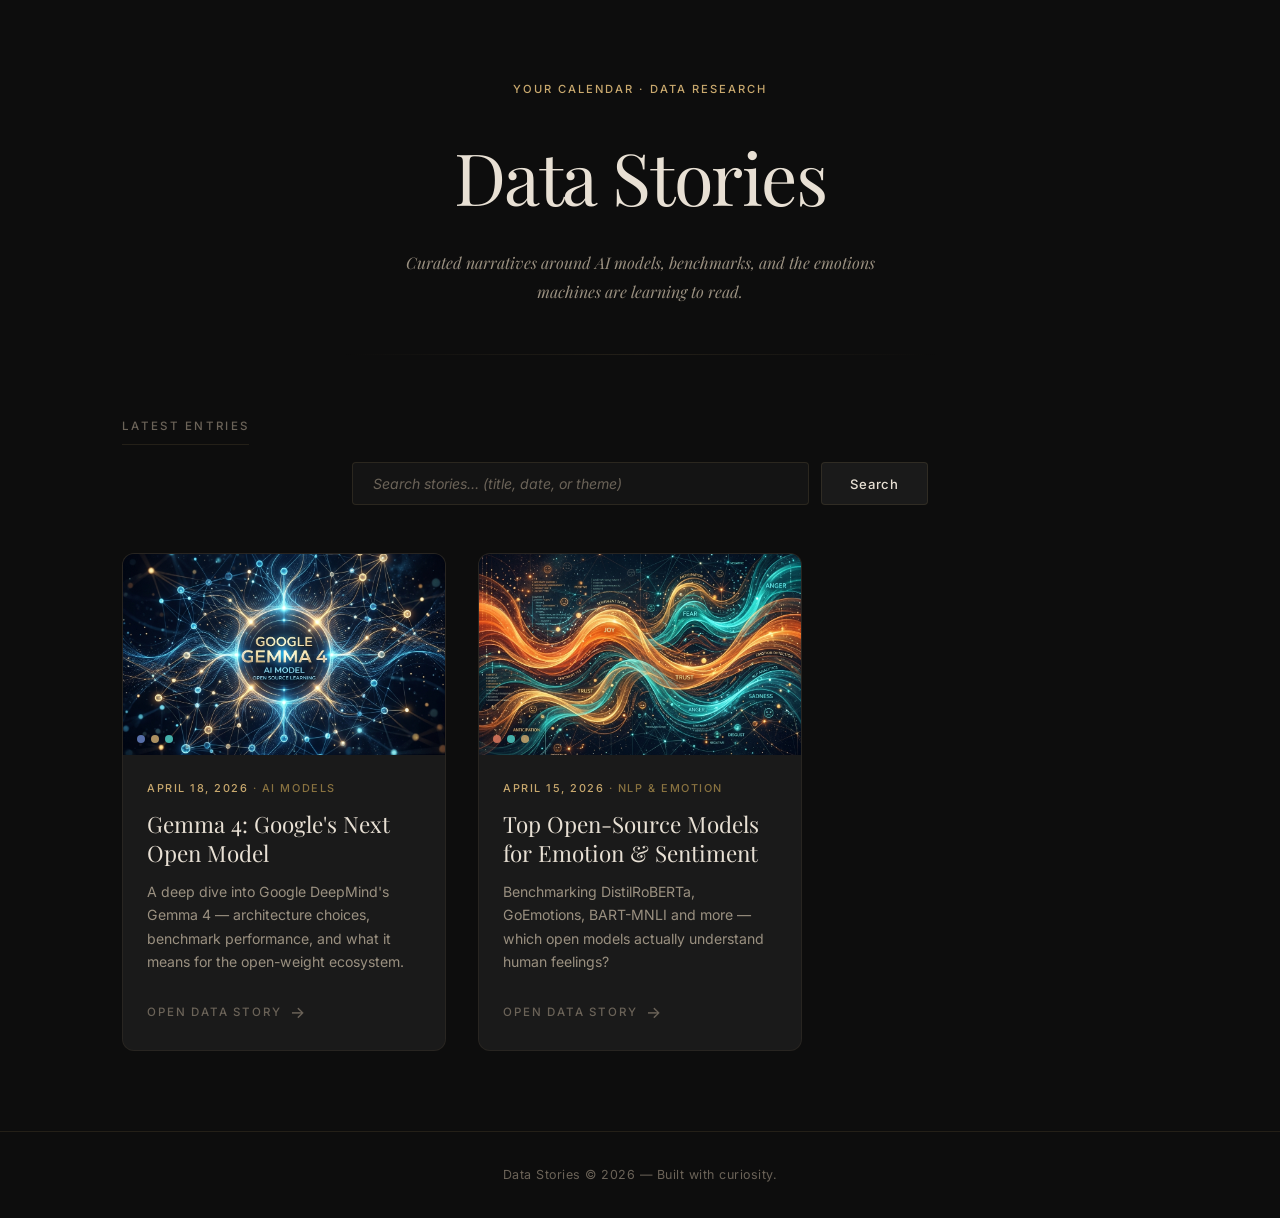
==== index.html @ 1fbbd5a2 "Initial commit: Data Stories platform with Gemma 4 and Sentiment Analysis benchmark" ====
<!DOCTYPE html>
<html lang="en">
<head>
  <meta charset="UTF-8" />
  <meta name="viewport" content="width=device-width, initial-scale=1.0" />
  <title>Data Stories — AI Research Narratives</title>
  <meta name="description" content="Curated data stories exploring AI models, emotional intelligence benchmarks, and the landscape of modern machine learning." />
  <link rel="preconnect" href="https://fonts.googleapis.com" />
  <link rel="preconnect" href="https://fonts.gstatic.com" crossorigin />
  <link href="https://fonts.googleapis.com/css2?family=Inter:wght@400;500;600&family=Playfair+Display:ital,wght@0,400;0,600;1,400&display=swap" rel="stylesheet" />
  <link rel="stylesheet" href="index.css" />
  <link rel="icon" type="image/png" href="assets/favicon.png" />
</head>
<body>

  <!-- ====== HEADER ====== -->
  <header class="site-header fade-up" id="site-header">
    <span class="label-caps">Your Calendar · Data Research</span>
    <h1 class="site-title">Data Stories</h1>
    <p class="site-tagline">Curated narratives around AI models, benchmarks, and the emotions machines are learning to read.</p>
  </header>

  <!-- ====== MAIN ====== -->
  <main class="container">
    <div class="section-header">
      <h2 class="section-title">Latest Entries</h2>
    </div>

    <!-- Search -->
    <div class="search-bar" id="search-bar">
      <input type="text" id="search-input" placeholder="Search stories… (title, date, or theme)" />
      <button id="search-btn">Search</button>
    </div>

    <!-- Cards -->
    <div class="card-grid" id="card-grid">

      <!-- Card 1 — Gemma 4 -->
      <a href="stories/gemma-4/index.html" class="story-card fade-up" id="card-gemma4">
        <div class="card-image-wrap">
          <img src="assets/gemma4.png" alt="Gemma 4 — Google DeepMind's open model" loading="lazy" />
          <div class="card-dots">
            <span class="dot-blue"></span>
            <span class="dot-gold"></span>
            <span class="dot-teal"></span>
          </div>
        </div>
        <div class="card-body">
          <p class="card-meta">
            <span class="card-date">April 18, 2026</span> · AI Models
          </p>
          <h3 class="card-title">Gemma 4: Google's Next Open Model</h3>
          <p class="card-excerpt">A deep dive into Google DeepMind's Gemma 4 — architecture choices, benchmark performance, and what it means for the open-weight ecosystem.</p>
          <span class="card-link">Open Data Story <span class="arrow">→</span></span>
        </div>
      </a>

      <!-- Card 2 — Sentiment & Emotion Models -->
      <a href="stories/sentiment-models/index.html" class="story-card fade-up" id="card-sentiment">
        <div class="card-image-wrap">
          <img src="assets/sentiment.png" alt="Open-source emotion and sentiment models" loading="lazy" />
          <div class="card-dots">
            <span class="dot-coral"></span>
            <span class="dot-teal"></span>
            <span class="dot-gold"></span>
          </div>
        </div>
        <div class="card-body">
          <p class="card-meta">
            <span class="card-date">April 15, 2026</span> · NLP & Emotion
          </p>
          <h3 class="card-title">Top Open-Source Models for Emotion & Sentiment</h3>
          <p class="card-excerpt">Benchmarking DistilRoBERTa, GoEmotions, BART-MNLI and more — which open models actually understand human feelings?</p>
          <span class="card-link">Open Data Story <span class="arrow">→</span></span>
        </div>
      </a>

    </div>
  </main>

  <!-- ====== FOOTER ====== -->
  <footer class="site-footer">
    <p>Data Stories © 2026 — Built with curiosity.</p>
  </footer>

  <!-- ====== SCRIPT ====== -->
  <script>
    // Simple client-side search filter
    const input = document.getElementById('search-input');
    const btn = document.getElementById('search-btn');
    const cards = document.querySelectorAll('.story-card');

    function filterCards() {
      const q = input.value.toLowerCase().trim();
      cards.forEach(card => {
        const text = card.textContent.toLowerCase();
        card.style.display = text.includes(q) ? '' : 'none';
      });
    }

    btn.addEventListener('click', filterCards);
    input.addEventListener('keyup', e => {
      if (e.key === 'Enter') filterCards();
      if (input.value === '') {
        cards.forEach(c => c.style.display = '');
      }
    });
  </script>
</body>
</html>
---- index.css ----
/* ===== DESIGN TOKENS ===== */
:root {
  --bg-primary: #0d0d0d;
  --bg-secondary: #141414;
  --bg-card: #1a1a1a;
  --bg-card-hover: #222222;
  --text-primary: #e8e0d4;
  --text-secondary: #9a9080;
  --text-muted: #6b6358;
  --accent-gold: #c9a96e;
  --accent-gold-dim: #8a7340;
  --accent-teal: #4ecdc4;
  --accent-coral: #e07a5f;
  --accent-blue: #6882c4;
  --border-subtle: rgba(201, 169, 110, 0.12);
  --border-card: rgba(201, 169, 110, 0.08);
  --shadow-card: 0 4px 24px rgba(0, 0, 0, 0.4);
  --shadow-card-hover: 0 8px 40px rgba(0, 0, 0, 0.6);
  --radius-sm: 4px;
  --radius-md: 8px;
  --radius-lg: 12px;
  --font-serif: 'Playfair Display', Georgia, serif;
  --font-sans: 'Inter', -apple-system, sans-serif;
  --font-mono: 'JetBrains Mono', 'Fira Code', monospace;
  --transition-fast: 0.2s ease;
  --transition-medium: 0.35s cubic-bezier(0.4, 0, 0.2, 1);
  --max-width: 1100px;
}

/* ===== RESET & BASE ===== */
*,
*::before,
*::after {
  box-sizing: border-box;
  margin: 0;
  padding: 0;
}

html {
  scroll-behavior: smooth;
  font-size: 16px;
}

body {
  font-family: var(--font-sans);
  background-color: var(--bg-primary);
  color: var(--text-primary);
  line-height: 1.7;
  min-height: 100vh;
  -webkit-font-smoothing: antialiased;
  -moz-osx-font-smoothing: grayscale;
}

a {
  color: inherit;
  text-decoration: none;
}

img {
  display: block;
  max-width: 100%;
  height: auto;
}

/* ===== TYPOGRAPHY ===== */
.heading-display {
  font-family: var(--font-serif);
  font-weight: 400;
  letter-spacing: -0.02em;
  line-height: 1.15;
}

.label-caps {
  font-family: var(--font-sans);
  font-size: 0.7rem;
  font-weight: 500;
  letter-spacing: 0.18em;
  text-transform: uppercase;
  color: var(--accent-gold);
}

/* ===== LAYOUT ===== */
.container {
  max-width: var(--max-width);
  margin: 0 auto;
  padding: 0 2rem;
}

/* ===== HEADER ===== */
.site-header {
  text-align: center;
  padding: 5rem 2rem 3rem;
  position: relative;
}

.site-header::after {
  content: '';
  position: absolute;
  bottom: 0;
  left: 50%;
  transform: translateX(-50%);
  width: min(80%, 600px);
  height: 1px;
  background: linear-gradient(90deg, transparent, var(--border-subtle), transparent);
}

.site-header .label-caps {
  margin-bottom: 1rem;
  display: block;
}

.site-title {
  font-family: var(--font-serif);
  font-size: clamp(2.8rem, 6vw, 4.5rem);
  font-weight: 400;
  color: var(--text-primary);
  margin-bottom: 0.75rem;
  letter-spacing: -0.02em;
}

.site-tagline {
  font-family: var(--font-serif);
  font-style: italic;
  font-size: 1rem;
  color: var(--text-secondary);
  max-width: 500px;
  margin: 0 auto;
  line-height: 1.8;
}

/* ===== SECTION HEADER ===== */
.section-header {
  padding: 3.5rem 0 1.5rem;
}

.section-title {
  font-size: 0.72rem;
  font-weight: 500;
  letter-spacing: 0.2em;
  text-transform: uppercase;
  color: var(--text-muted);
  position: relative;
  display: inline-block;
}

.section-title::after {
  content: '';
  position: absolute;
  bottom: -8px;
  left: 0;
  width: 100%;
  height: 1px;
  background: var(--border-subtle);
}

/* ===== SEARCH BAR ===== */
.search-bar {
  display: flex;
  gap: 0.75rem;
  max-width: 640px;
  margin: 0 auto 3rem;
  padding: 0 2rem;
}

.search-bar input {
  flex: 1;
  padding: 0.75rem 1.25rem;
  background: var(--bg-secondary);
  border: 1px solid var(--border-subtle);
  border-radius: var(--radius-sm);
  color: var(--text-primary);
  font-family: var(--font-sans);
  font-size: 0.88rem;
  outline: none;
  transition: border-color var(--transition-fast);
}

.search-bar input::placeholder {
  color: var(--text-muted);
  font-style: italic;
}

.search-bar input:focus {
  border-color: var(--accent-gold-dim);
}

.search-bar button {
  padding: 0.75rem 1.75rem;
  background: var(--bg-card);
  border: 1px solid var(--border-subtle);
  border-radius: var(--radius-sm);
  color: var(--text-primary);
  font-family: var(--font-sans);
  font-size: 0.82rem;
  font-weight: 500;
  letter-spacing: 0.06em;
  cursor: pointer;
  transition: all var(--transition-fast);
}

.search-bar button:hover {
  background: var(--bg-card-hover);
  border-color: var(--accent-gold-dim);
}

/* ===== CARD GRID ===== */
.card-grid {
  display: grid;
  grid-template-columns: repeat(auto-fill, minmax(320px, 1fr));
  gap: 2rem;
  padding-bottom: 5rem;
}

/* ===== STORY CARD ===== */
.story-card {
  background: var(--bg-card);
  border: 1px solid var(--border-card);
  border-radius: var(--radius-lg);
  overflow: hidden;
  transition: all var(--transition-medium);
  cursor: pointer;
  position: relative;
}

.story-card:hover {
  transform: translateY(-4px);
  box-shadow: var(--shadow-card-hover);
  border-color: rgba(201, 169, 110, 0.18);
}

.card-image-wrap {
  position: relative;
  overflow: hidden;
  aspect-ratio: 16 / 10;
}

.card-image-wrap img {
  width: 100%;
  height: 100%;
  object-fit: cover;
  transition: transform var(--transition-medium);
}

.story-card:hover .card-image-wrap img {
  transform: scale(1.04);
}

/* Colored dots */
.card-dots {
  position: absolute;
  bottom: 12px;
  left: 14px;
  display: flex;
  gap: 6px;
}

.card-dots span {
  width: 8px;
  height: 8px;
  border-radius: 50%;
  opacity: 0.85;
}

.dot-teal { background: var(--accent-teal); }
.dot-coral { background: var(--accent-coral); }
.dot-gold { background: var(--accent-gold); }
.dot-blue { background: var(--accent-blue); }

/* Card body */
.card-body {
  padding: 1.5rem;
}

.card-meta {
  font-size: 0.68rem;
  font-weight: 500;
  letter-spacing: 0.14em;
  text-transform: uppercase;
  color: var(--accent-gold-dim);
  margin-bottom: 0.75rem;
}

.card-meta .card-date {
  color: var(--accent-gold);
}

.card-title {
  font-family: var(--font-serif);
  font-size: 1.4rem;
  font-weight: 400;
  line-height: 1.3;
  margin-bottom: 0.75rem;
  color: var(--text-primary);
}

.card-excerpt {
  font-size: 0.88rem;
  color: var(--text-secondary);
  line-height: 1.65;
  margin-bottom: 1.5rem;
}

.card-link {
  display: inline-flex;
  align-items: center;
  gap: 0.5rem;
  font-size: 0.72rem;
  font-weight: 500;
  letter-spacing: 0.16em;
  text-transform: uppercase;
  color: var(--text-muted);
  transition: color var(--transition-fast);
}

.card-link:hover {
  color: var(--accent-gold);
}

.card-link .arrow {
  transition: transform var(--transition-fast);
  font-size: 1rem;
}

.story-card:hover .card-link .arrow {
  transform: translateX(4px);
}

/* ===== FOOTER ===== */
.site-footer {
  text-align: center;
  padding: 2rem;
  border-top: 1px solid var(--border-subtle);
  color: var(--text-muted);
  font-size: 0.78rem;
  letter-spacing: 0.04em;
}

/* ===== RESPONSIVE ===== */
@media (max-width: 720px) {
  .card-grid {
    grid-template-columns: 1fr;
  }

  .site-header {
    padding: 3.5rem 1.5rem 2.5rem;
  }

  .site-title {
    font-size: 2.4rem;
  }
}

/* ===== FADE-IN ANIMATION ===== */
@keyframes fadeUp {
  from {
    opacity: 0;
    transform: translateY(20px);
  }
  to {
    opacity: 1;
    transform: translateY(0);
  }
}

.fade-up {
  animation: fadeUp 0.6s ease forwards;
  opacity: 0;
}

.fade-up:nth-child(1) { animation-delay: 0.1s; }
.fade-up:nth-child(2) { animation-delay: 0.25s; }
.fade-up:nth-child(3) { animation-delay: 0.4s; }
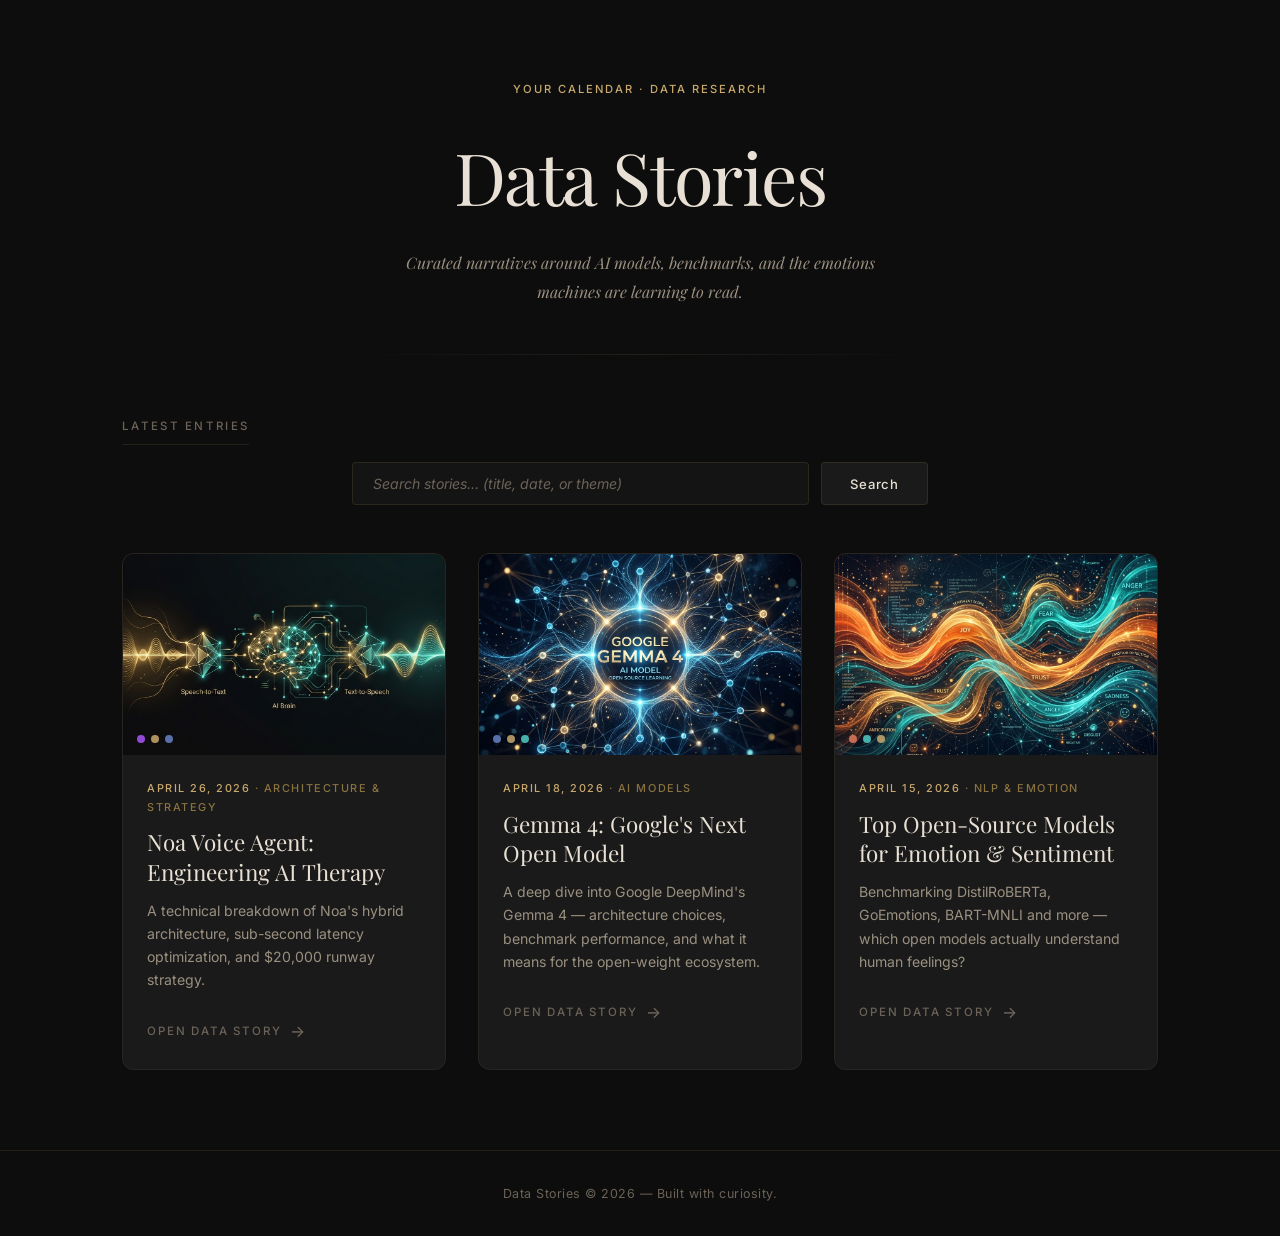
==== commit 02c6b332: "feat: add Noa Voice Agent data story and Rumik AI comparison" ====
--- a/index.html
+++ b/index.html
@@ -34,6 +34,26 @@
 
     <!-- Cards -->
     <div class="card-grid" id="card-grid">
+
+      <!-- Card 0 — Noa Voice Agent -->
+      <a href="stories/noa-voice-agent/index.html" class="story-card fade-up" id="card-noa">
+        <div class="card-image-wrap">
+          <img src="assets/noa-voice-hero.png" alt="Noa Voice Agent" loading="lazy" />
+          <div class="card-dots">
+            <span class="dot-purple"></span>
+            <span class="dot-gold"></span>
+            <span class="dot-blue"></span>
+          </div>
+        </div>
+        <div class="card-body">
+          <p class="card-meta">
+            <span class="card-date">April 26, 2026</span> · Architecture & Strategy
+          </p>
+          <h3 class="card-title">Noa Voice Agent: Engineering AI Therapy</h3>
+          <p class="card-excerpt">A technical breakdown of Noa's hybrid architecture, sub-second latency optimization, and $20,000 runway strategy.</p>
+          <span class="card-link">Open Data Story <span class="arrow">→</span></span>
+        </div>
+      </a>
 
       <!-- Card 1 — Gemma 4 -->
       <a href="stories/gemma-4/index.html" class="story-card fade-up" id="card-gemma4">
--- a/index.css
+++ b/index.css
@@ -265,6 +265,8 @@
 .dot-coral { background: var(--accent-coral); }
 .dot-gold { background: var(--accent-gold); }
 .dot-blue { background: var(--accent-blue); }
+.dot-purple { background: #a855f7; }
+.dot-red { background: #ef4444; }
 
 /* Card body */
 .card-body {
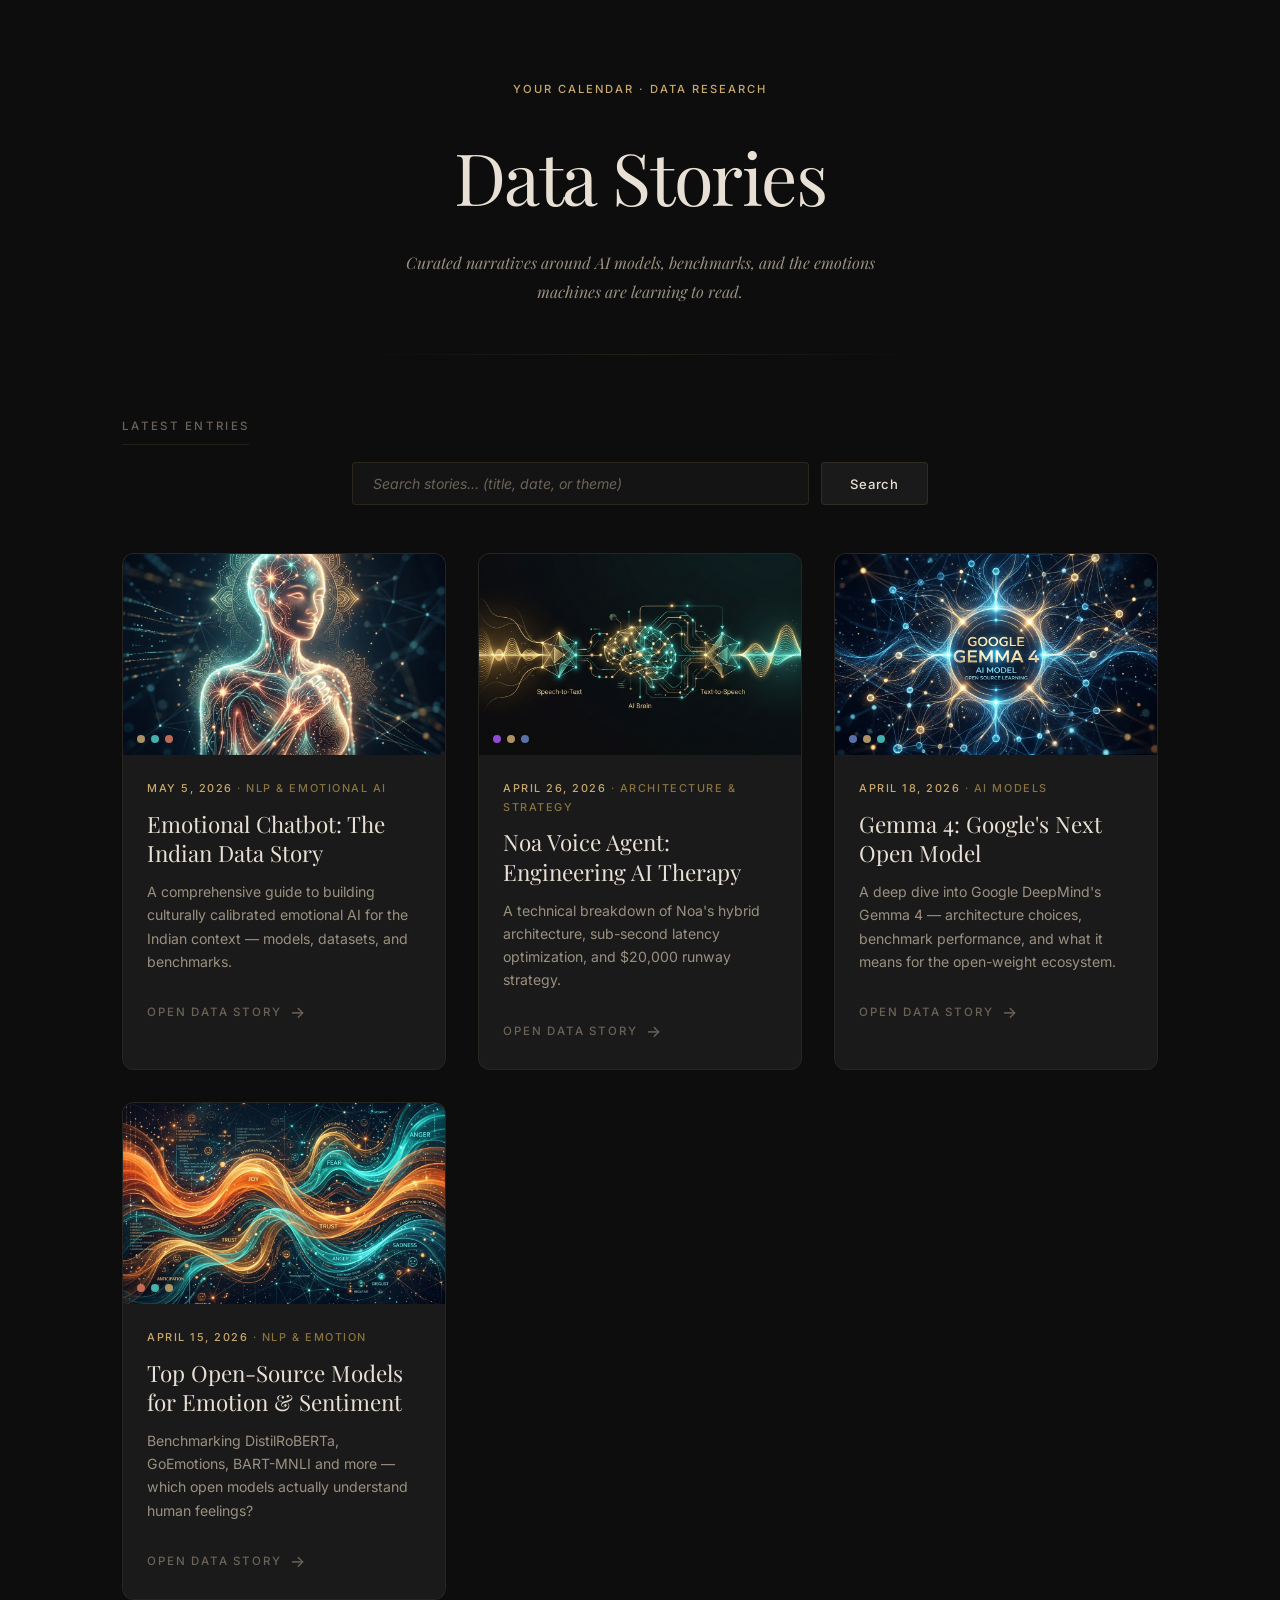
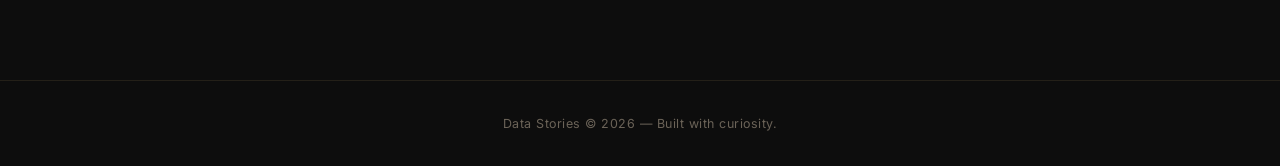
==== commit f3577011: "feat: add emotional chatbot data story for Indian context" ====
--- a/index.html
+++ b/index.html
@@ -35,7 +35,27 @@
     <!-- Cards -->
     <div class="card-grid" id="card-grid">
 
-      <!-- Card 0 — Noa Voice Agent -->
+      <!-- Card 0 — Emotional Chatbot -->
+      <a href="stories/emotional-chatbot/index.html" class="story-card fade-up" id="card-emotional">
+        <div class="card-image-wrap">
+          <img src="assets/emotional_chatbot_hero.png" alt="Emotional Chatbot — The Indian Data Story" loading="lazy" />
+          <div class="card-dots">
+            <span class="dot-gold"></span>
+            <span class="dot-teal"></span>
+            <span class="dot-coral"></span>
+          </div>
+        </div>
+        <div class="card-body">
+          <p class="card-meta">
+            <span class="card-date">May 5, 2026</span> · NLP & Emotional AI
+          </p>
+          <h3 class="card-title">Emotional Chatbot: The Indian Data Story</h3>
+          <p class="card-excerpt">A comprehensive guide to building culturally calibrated emotional AI for the Indian context — models, datasets, and benchmarks.</p>
+          <span class="card-link">Open Data Story <span class="arrow">→</span></span>
+        </div>
+      </a>
+
+      <!-- Card 1 — Noa Voice Agent -->
       <a href="stories/noa-voice-agent/index.html" class="story-card fade-up" id="card-noa">
         <div class="card-image-wrap">
           <img src="assets/noa-voice-hero.png" alt="Noa Voice Agent" loading="lazy" />
@@ -55,7 +75,7 @@
         </div>
       </a>
 
-      <!-- Card 1 — Gemma 4 -->
+      <!-- Card 2 — Gemma 4 -->
       <a href="stories/gemma-4/index.html" class="story-card fade-up" id="card-gemma4">
         <div class="card-image-wrap">
           <img src="assets/gemma4.png" alt="Gemma 4 — Google DeepMind's open model" loading="lazy" />
@@ -75,7 +95,7 @@
         </div>
       </a>
 
-      <!-- Card 2 — Sentiment & Emotion Models -->
+      <!-- Card 3 — Sentiment & Emotion Models -->
       <a href="stories/sentiment-models/index.html" class="story-card fade-up" id="card-sentiment">
         <div class="card-image-wrap">
           <img src="assets/sentiment.png" alt="Open-source emotion and sentiment models" loading="lazy" />
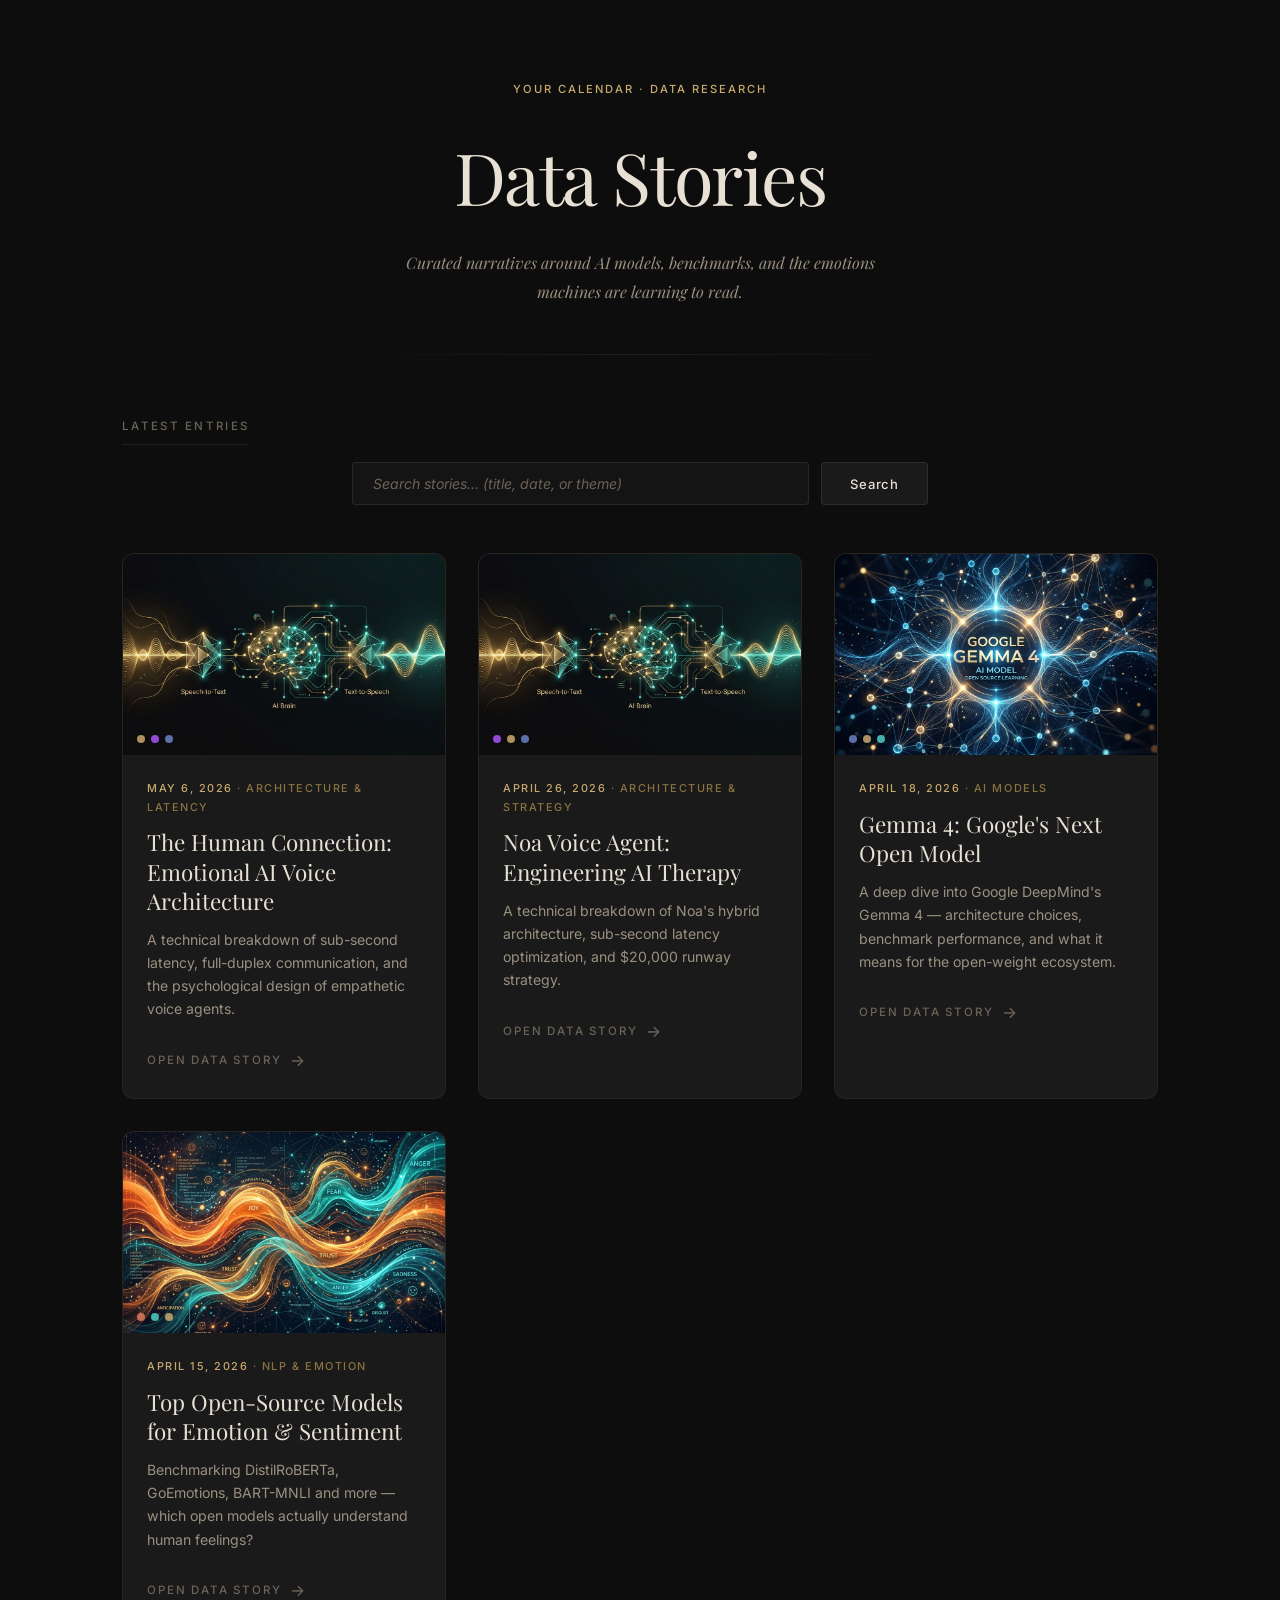
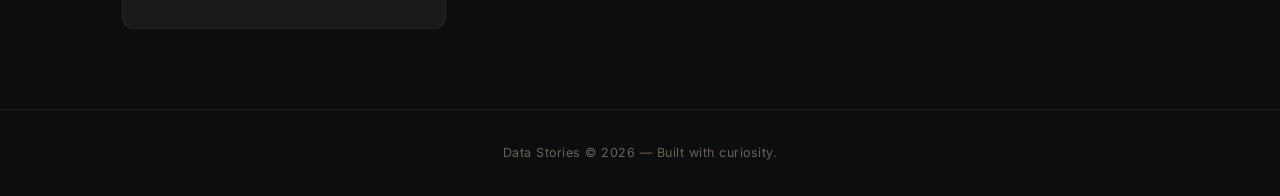
==== commit 26e0b836: "Add Emotional AI Voice Architecture data story" ====
--- a/index.html
+++ b/index.html
@@ -35,25 +35,27 @@
     <!-- Cards -->
     <div class="card-grid" id="card-grid">
 
-      <!-- Card 0 — Emotional Chatbot -->
-      <a href="stories/emotional-chatbot/index.html" class="story-card fade-up" id="card-emotional">
+      <!-- Card 0 — Emotional AI Voice Architecture -->
+      <a href="stories/emotional-voice-architecture/index.html" class="story-card fade-up" id="card-voice-arch">
         <div class="card-image-wrap">
-          <img src="assets/emotional_chatbot_hero.png" alt="Emotional Chatbot — The Indian Data Story" loading="lazy" />
+          <img src="assets/noa-voice-hero.png" alt="Emotional AI Voice Architecture" loading="lazy" />
           <div class="card-dots">
             <span class="dot-gold"></span>
-            <span class="dot-teal"></span>
-            <span class="dot-coral"></span>
+            <span class="dot-purple"></span>
+            <span class="dot-blue"></span>
           </div>
         </div>
         <div class="card-body">
           <p class="card-meta">
-            <span class="card-date">May 5, 2026</span> · NLP & Emotional AI
+            <span class="card-date">May 6, 2026</span> · Architecture & Latency
           </p>
-          <h3 class="card-title">Emotional Chatbot: The Indian Data Story</h3>
-          <p class="card-excerpt">A comprehensive guide to building culturally calibrated emotional AI for the Indian context — models, datasets, and benchmarks.</p>
+          <h3 class="card-title">The Human Connection: Emotional AI Voice Architecture</h3>
+          <p class="card-excerpt">A technical breakdown of sub-second latency, full-duplex communication, and the psychological design of empathetic voice agents.</p>
           <span class="card-link">Open Data Story <span class="arrow">→</span></span>
         </div>
       </a>
+
+      <!-- Card 1 — Emotional Chatbot -->
 
       <!-- Card 1 — Noa Voice Agent -->
       <a href="stories/noa-voice-agent/index.html" class="story-card fade-up" id="card-noa">
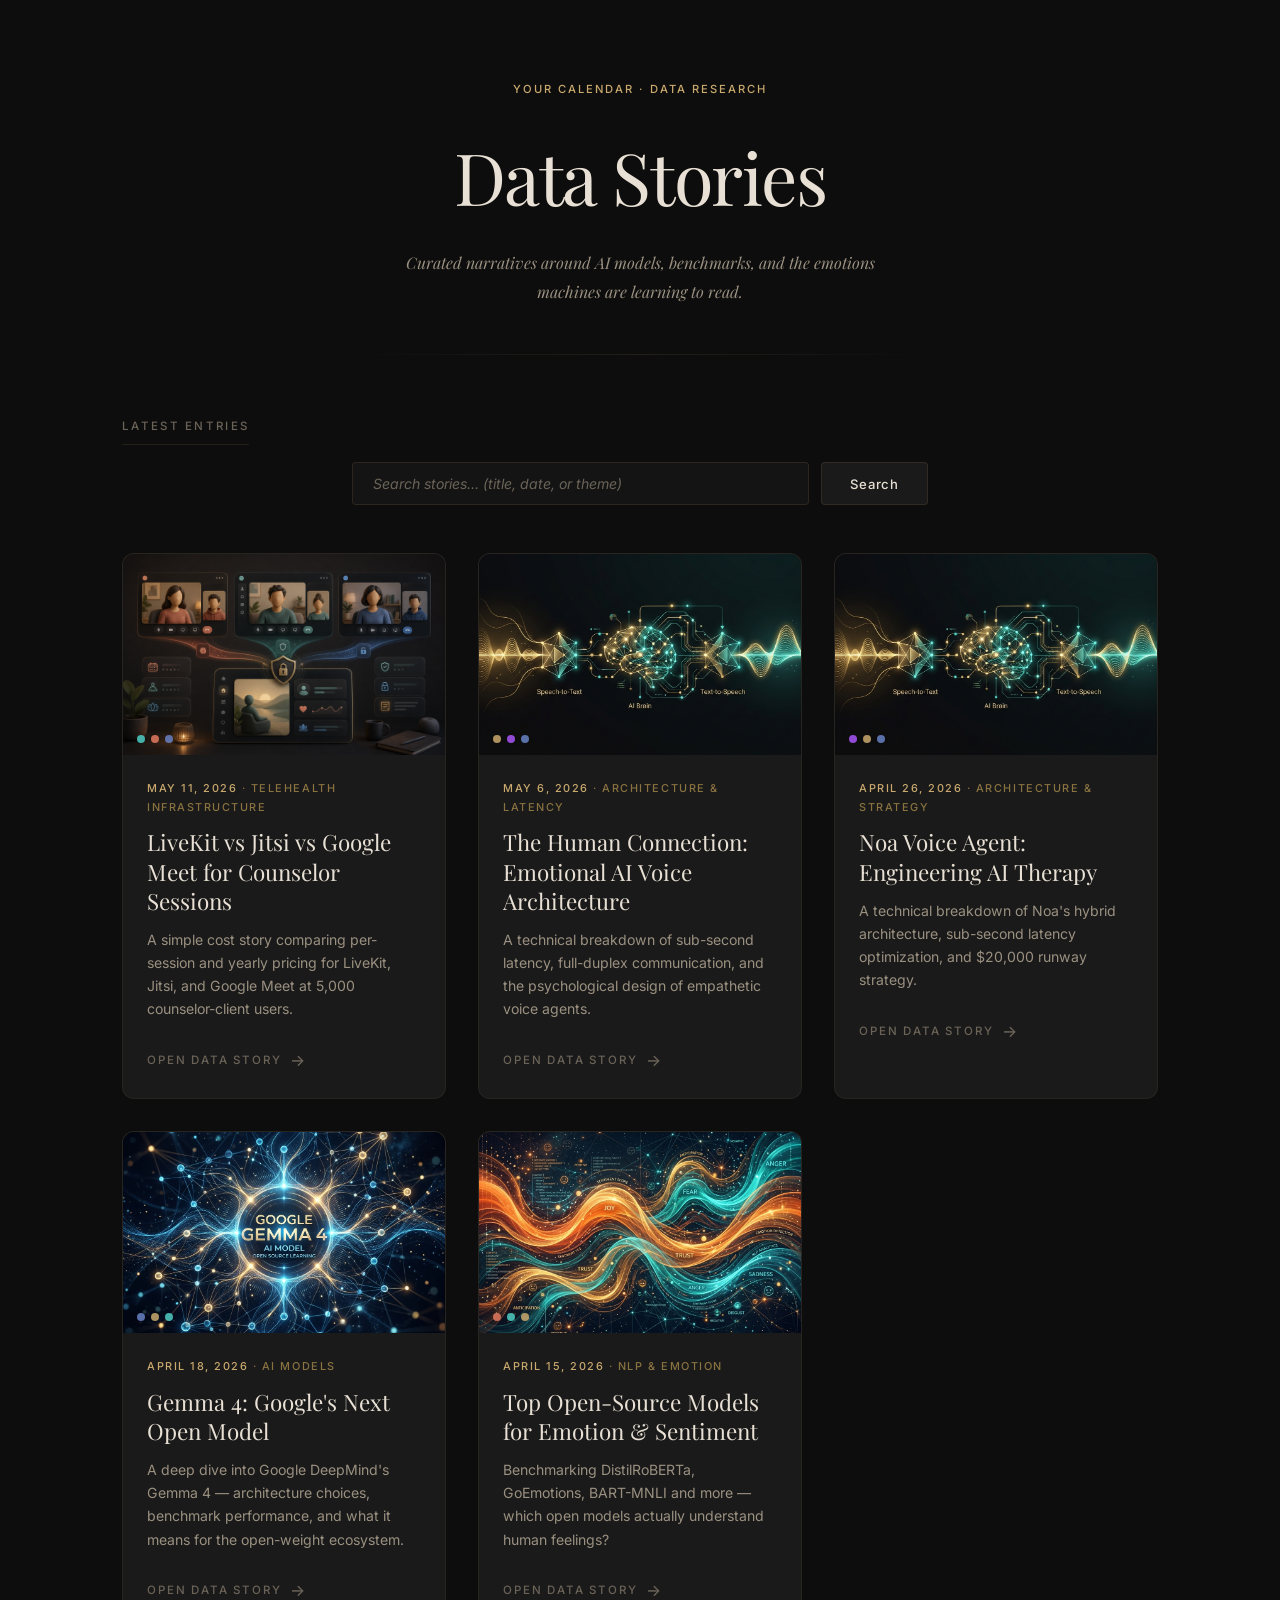
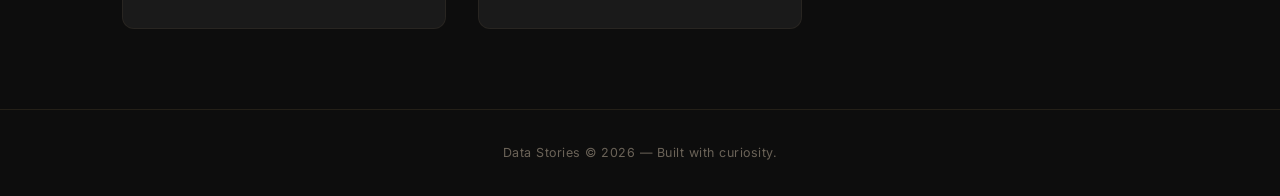
==== commit bd10a9dd: "Add meeting platform comparison story" ====
--- a/index.html
+++ b/index.html
@@ -34,6 +34,26 @@
 
     <!-- Cards -->
     <div class="card-grid" id="card-grid">
+
+      <!-- Card 0 - Meeting Platform Comparison -->
+      <a href="stories/meeting-platforms/index.html" class="story-card fade-up" id="card-meeting-platforms">
+        <div class="card-image-wrap">
+          <img src="assets/meeting-platforms.png" alt="LiveKit, Jitsi, and Google Meet comparison for counselor meetings" loading="lazy" />
+          <div class="card-dots">
+            <span class="dot-teal"></span>
+            <span class="dot-coral"></span>
+            <span class="dot-blue"></span>
+          </div>
+        </div>
+        <div class="card-body">
+          <p class="card-meta">
+            <span class="card-date">May 11, 2026</span> · Telehealth Infrastructure
+          </p>
+          <h3 class="card-title">LiveKit vs Jitsi vs Google Meet for Counselor Sessions</h3>
+          <p class="card-excerpt">A simple cost story comparing per-session and yearly pricing for LiveKit, Jitsi, and Google Meet at 5,000 counselor-client users.</p>
+          <span class="card-link">Open Data Story <span class="arrow">→</span></span>
+        </div>
+      </a>
 
       <!-- Card 0 — Emotional AI Voice Architecture -->
       <a href="stories/emotional-voice-architecture/index.html" class="story-card fade-up" id="card-voice-arch">
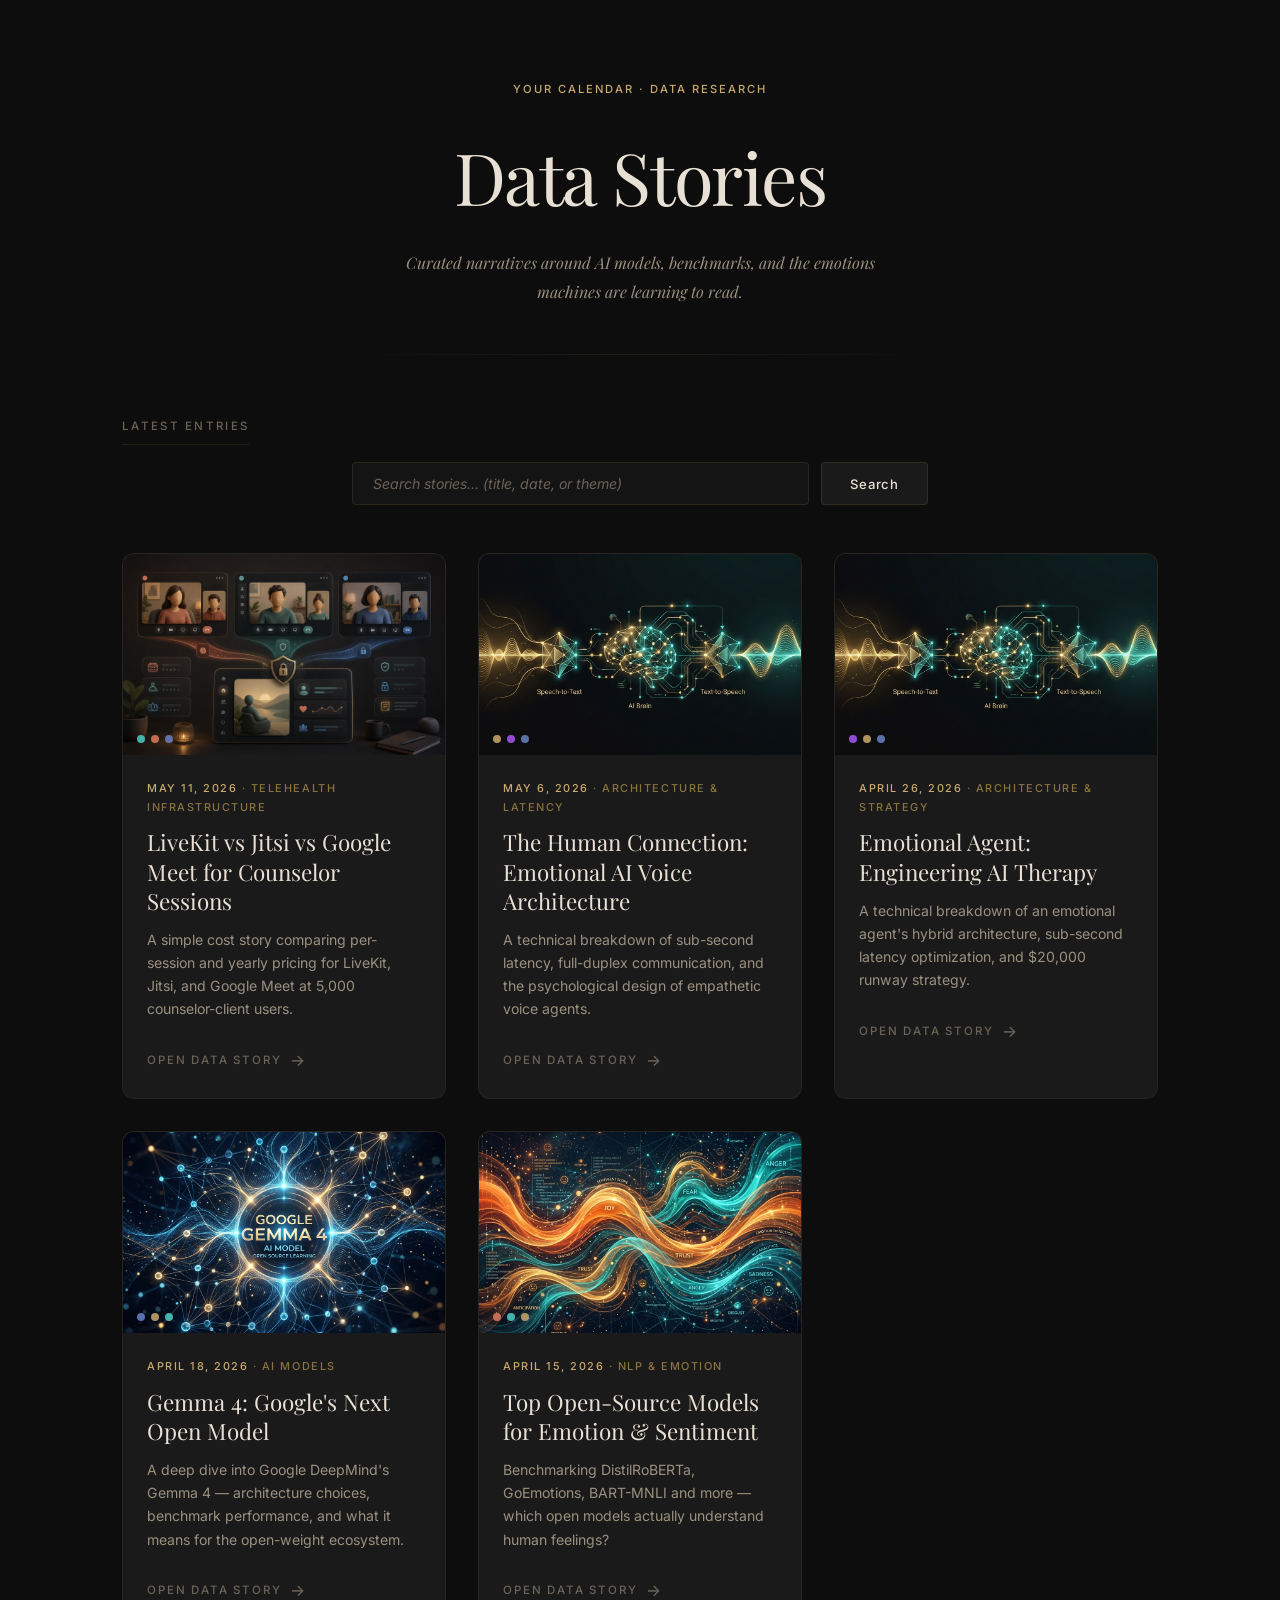
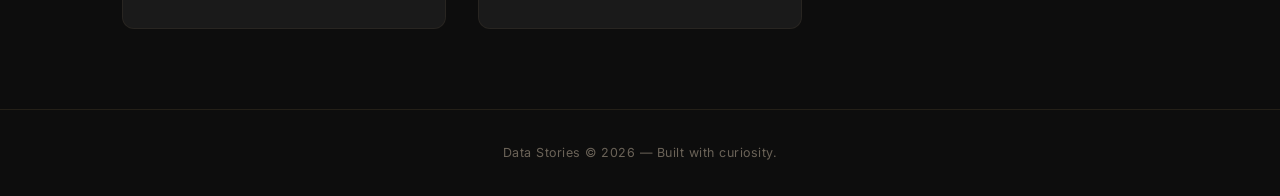
==== commit e18de7de: "Rename April 26 story to emotional agent" ====
--- a/index.html
+++ b/index.html
@@ -77,10 +77,10 @@
 
       <!-- Card 1 — Emotional Chatbot -->
 
-      <!-- Card 1 — Noa Voice Agent -->
-      <a href="stories/noa-voice-agent/index.html" class="story-card fade-up" id="card-noa">
+      <!-- Card 1 — Emotional Agent -->
+      <a href="stories/emotional-agent/index.html" class="story-card fade-up" id="card-emotional-agent">
         <div class="card-image-wrap">
-          <img src="assets/noa-voice-hero.png" alt="Noa Voice Agent" loading="lazy" />
+          <img src="assets/emotional-agent-hero.png" alt="Emotional Agent" loading="lazy" />
           <div class="card-dots">
             <span class="dot-purple"></span>
             <span class="dot-gold"></span>
@@ -91,8 +91,8 @@
           <p class="card-meta">
             <span class="card-date">April 26, 2026</span> · Architecture & Strategy
           </p>
-          <h3 class="card-title">Noa Voice Agent: Engineering AI Therapy</h3>
-          <p class="card-excerpt">A technical breakdown of Noa's hybrid architecture, sub-second latency optimization, and $20,000 runway strategy.</p>
+          <h3 class="card-title">Emotional Agent: Engineering AI Therapy</h3>
+          <p class="card-excerpt">A technical breakdown of an emotional agent's hybrid architecture, sub-second latency optimization, and $20,000 runway strategy.</p>
           <span class="card-link">Open Data Story <span class="arrow">→</span></span>
         </div>
       </a>
